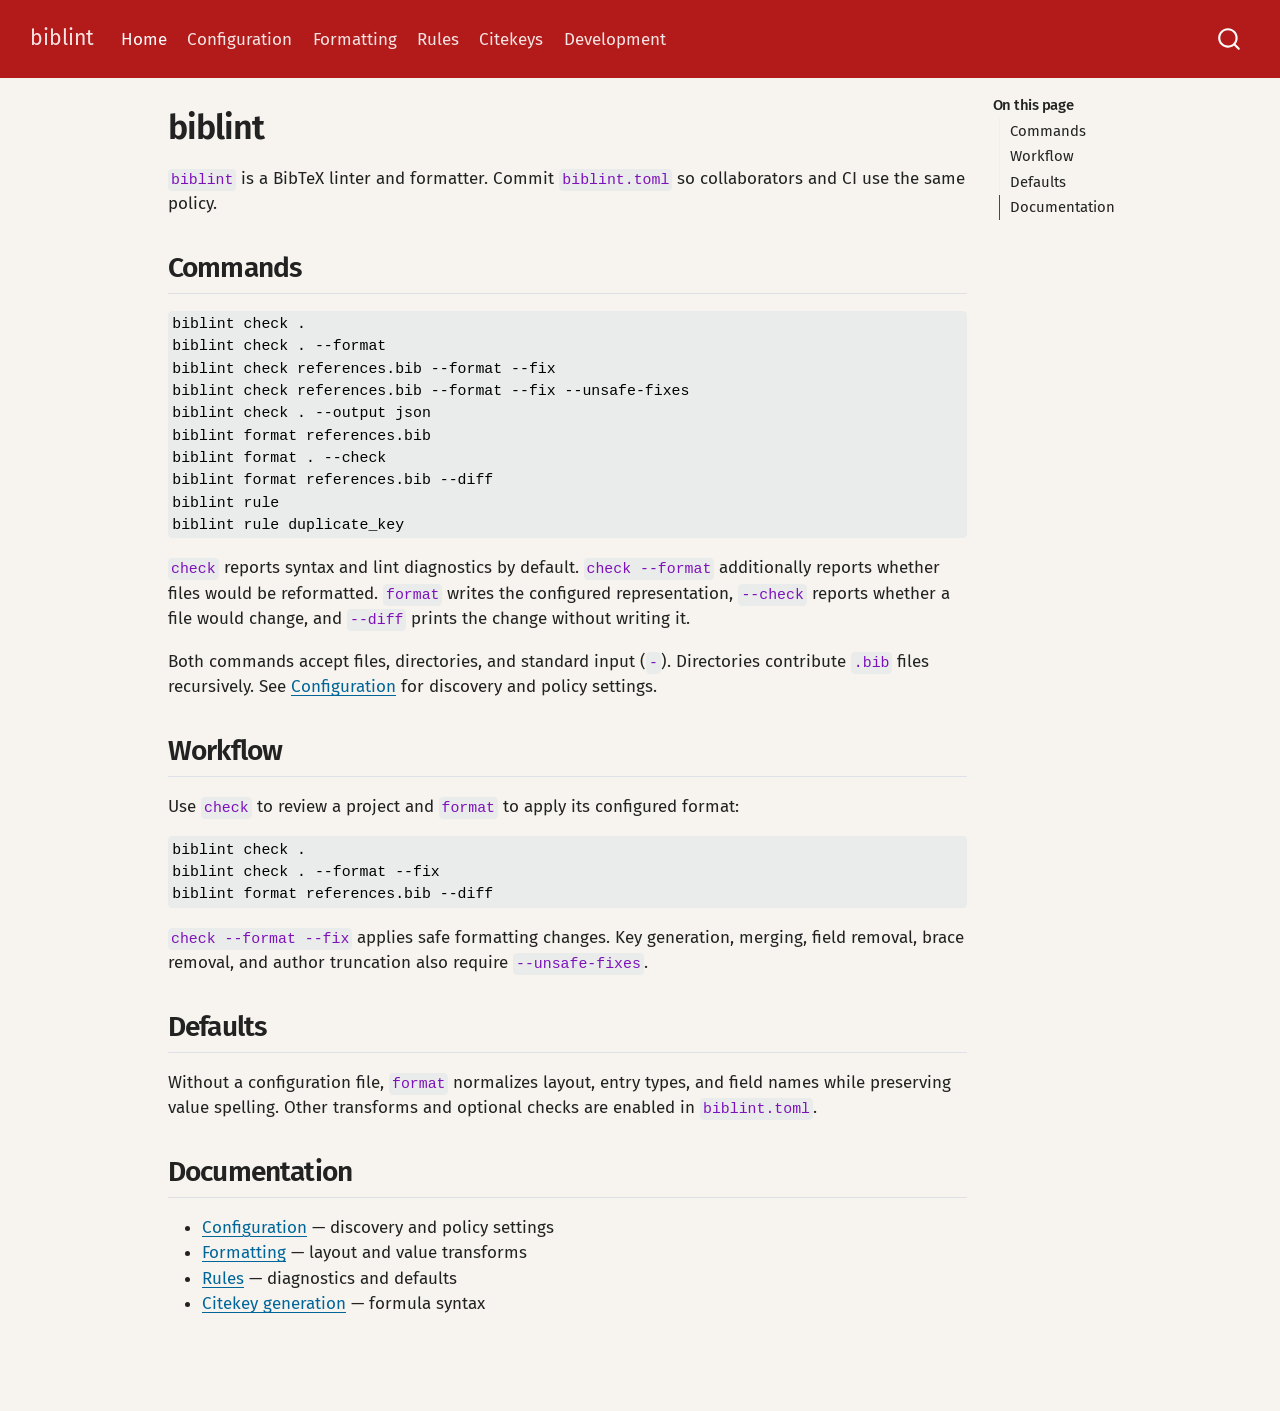
==== index.html @ 51fd47c5 "Built site for gh-pages" ====
<!DOCTYPE html>
<html xmlns="http://www.w3.org/1999/xhtml" lang="en" xml:lang="en"><head>

<meta charset="utf-8">
<meta name="generator" content="quarto-1.10.18">

<meta name="viewport" content="width=device-width, initial-scale=1.0, user-scalable=yes">


<title>biblint</title>
<style>
/* Default styles provided by pandoc.
** See https://pandoc.org/MANUAL.html#variables-for-html for config info.
*/
span.smallcaps{font-variant: small-caps;}
div.columns{display: flex; gap: 1.5em;}
div.column{flex: auto;}
@media screen {
div.columns{gap: min(4vw, 1.5em);}
div.column{overflow-x: auto;}
}
div.hanging-indent{margin-left: 1.5em; text-indent: -1.5em;}
ul.task-list{list-style: none;}
ul.task-list li input[type="checkbox"] {
  width: 0.8em;
  margin: 0 0.8em 0.2em -1em; /* quarto-specific, see https://github.com/quarto-dev/quarto-cli/issues/4556 */ 
  vertical-align: middle;
}
</style>


<script src="site_libs/quarto-nav/quarto-nav.js"></script>
<script src="site_libs/quarto-nav/headroom.min.js"></script>
<script src="site_libs/clipboard/clipboard.min.js"></script>
<script src="site_libs/quarto-search/autocomplete.umd.js"></script>
<script src="site_libs/quarto-search/fuse.min.js"></script>
<script src="site_libs/quarto-search/quarto-search.js"></script>
<meta name="quarto:offset" content="./">
<script src="site_libs/quarto-html/quarto.js" type="module"></script>
<script src="site_libs/quarto-html/tabsets/tabsets.js" type="module"></script>
<script src="site_libs/quarto-html/popper.min.js"></script>
<script src="site_libs/quarto-html/tippy.umd.min.js"></script>
<script src="site_libs/quarto-html/anchor.min.js"></script>
<link href="site_libs/quarto-html/tippy.css" rel="stylesheet">
<link href="site_libs/quarto-html/quarto-syntax-highlighting-64a204ab8560d761af7679ceaba22944.css" rel="stylesheet" id="quarto-text-highlighting-styles">
<script src="site_libs/bootstrap/bootstrap.min.js"></script>
<link href="site_libs/bootstrap/bootstrap-icons.css" rel="stylesheet">
<link href="site_libs/bootstrap/bootstrap-a6614df736c00f0cf6d67390baabe49e.min.css" rel="stylesheet" append-hash="true" id="quarto-bootstrap" data-mode="light">
<script id="quarto-search-options" type="application/json">{
  "location": "navbar",
  "copy-button": false,
  "collapse-after": 3,
  "panel-placement": "end",
  "type": "overlay",
  "limit": 50,
  "keyboard-shortcut": [
    "f",
    "/",
    "s"
  ],
  "show-item-context": false,
  "language": {
    "search-no-results-text": "No results",
    "search-matching-documents-text": "matching documents",
    "search-copy-link-title": "Copy link to search",
    "search-hide-matches-text": "Hide additional matches",
    "search-more-match-text": "more match in this document",
    "search-more-matches-text": "more matches in this document",
    "search-clear-button-title": "Clear",
    "search-text-placeholder": "",
    "search-detached-cancel-button-title": "Cancel",
    "search-submit-button-title": "Submit",
    "search-label": "Search"
  }
}</script>


</head>

<body class="nav-fixed quarto-light">

<div id="quarto-search-results"></div>
  <header id="quarto-header" class="headroom fixed-top">
    <nav class="navbar navbar-expand-lg " data-bs-theme="dark">
      <div class="navbar-container container-fluid">
      <div class="navbar-brand-container mx-auto">
    <a class="navbar-brand" href="./index.html">
    <span class="navbar-title">biblint</span>
    </a>
  </div>
            <div id="quarto-search" class="" title="Search"></div>
          <button class="navbar-toggler" type="button" data-bs-toggle="collapse" data-bs-target="#navbarCollapse" aria-controls="navbarCollapse" role="menu" aria-expanded="false" aria-label="Toggle navigation" onclick="if (window.quartoToggleHeadroom) { window.quartoToggleHeadroom(); }">
  <span class="navbar-toggler-icon"></span>
</button>
          <div class="collapse navbar-collapse" id="navbarCollapse">
            <ul class="navbar-nav navbar-nav-scroll me-auto">
  <li class="nav-item">
    <a class="nav-link active" href="./index.html" aria-current="page"> 
<span class="menu-text">Home</span></a>
  </li>  
  <li class="nav-item">
    <a class="nav-link" href="./configuration.html"> 
<span class="menu-text">Configuration</span></a>
  </li>  
  <li class="nav-item">
    <a class="nav-link" href="./formatting.html"> 
<span class="menu-text">Formatting</span></a>
  </li>  
  <li class="nav-item">
    <a class="nav-link" href="./rules.html"> 
<span class="menu-text">Rules</span></a>
  </li>  
  <li class="nav-item">
    <a class="nav-link" href="./key-generation.html"> 
<span class="menu-text">Citekeys</span></a>
  </li>  
  <li class="nav-item">
    <a class="nav-link" href="./development.html"> 
<span class="menu-text">Development</span></a>
  </li>  
</ul>
          </div> <!-- /navcollapse -->
            <div class="quarto-navbar-tools">
</div>
      </div> <!-- /container-fluid -->
    </nav>
</header>
<!-- content -->
<div id="quarto-content" class="quarto-container page-columns page-rows-contents page-layout-article page-navbar">
<!-- sidebar -->
<!-- margin-sidebar -->
    <div id="quarto-margin-sidebar" class="sidebar margin-sidebar">
        <nav id="TOC" role="doc-toc" class="toc-active">
    <h2 id="toc-title">On this page</h2>
   
  <ul>
  <li><a href="#commands" id="toc-commands" class="nav-link active" data-scroll-target="#commands">Commands</a></li>
  <li><a href="#workflow" id="toc-workflow" class="nav-link" data-scroll-target="#workflow">Workflow</a></li>
  <li><a href="#defaults" id="toc-defaults" class="nav-link" data-scroll-target="#defaults">Defaults</a></li>
  <li><a href="#documentation" id="toc-documentation" class="nav-link" data-scroll-target="#documentation">Documentation</a></li>
  </ul>
</nav>
    </div>
<!-- main -->
<main class="content" id="quarto-document-content">

<header id="title-block-header" class="quarto-title-block default">
<div class="quarto-title">
<h1 class="title">biblint</h1>
</div>



<div class="quarto-title-meta">

    
  
    
  </div>
  


</header>


<p><code>biblint</code> is a BibTeX linter and formatter. Commit <code>biblint.toml</code> so collaborators and CI use the same policy.</p>
<section id="commands" class="level2">
<h2 class="anchored" data-anchor-id="commands">Commands</h2>
<pre class="console"><code>biblint check .
biblint check . --format
biblint check references.bib --format --fix
biblint check references.bib --format --fix --unsafe-fixes
biblint check . --output json
biblint format references.bib
biblint format . --check
biblint format references.bib --diff
biblint rule
biblint rule duplicate_key</code></pre>
<p><code>check</code> reports syntax and lint diagnostics by default. <code>check --format</code> additionally reports whether files would be reformatted. <code>format</code> writes the configured representation, <code>--check</code> reports whether a file would change, and <code>--diff</code> prints the change without writing it.</p>
<p>Both commands accept files, directories, and standard input (<code>-</code>). Directories contribute <code>.bib</code> files recursively. See <a href="./configuration.html">Configuration</a> for discovery and policy settings.</p>
</section>
<section id="workflow" class="level2">
<h2 class="anchored" data-anchor-id="workflow">Workflow</h2>
<p>Use <code>check</code> to review a project and <code>format</code> to apply its configured format:</p>
<pre class="console"><code>biblint check .
biblint check . --format --fix
biblint format references.bib --diff</code></pre>
<p><code>check --format --fix</code> applies safe formatting changes. Key generation, merging, field removal, brace removal, and author truncation also require <code>--unsafe-fixes</code>.</p>
</section>
<section id="defaults" class="level2">
<h2 class="anchored" data-anchor-id="defaults">Defaults</h2>
<p>Without a configuration file, <code>format</code> normalizes layout, entry types, and field names while preserving value spelling. Other transforms and optional checks are enabled in <code>biblint.toml</code>.</p>
</section>
<section id="documentation" class="level2">
<h2 class="anchored" data-anchor-id="documentation">Documentation</h2>
<ul>
<li><a href="./configuration.html">Configuration</a> — discovery and policy settings</li>
<li><a href="./formatting.html">Formatting</a> — layout and value transforms</li>
<li><a href="./rules.html">Rules</a> — diagnostics and defaults</li>
<li><a href="./key-generation.html">Citekey generation</a> — formula syntax</li>
</ul>


</section>

</main> <!-- /main -->
<script id="quarto-html-after-body" type="application/javascript">
  window.document.addEventListener("DOMContentLoaded", function (event) {
    const icon = "";
    const anchorJS = new window.AnchorJS();
    anchorJS.options = {
      placement: 'right',
      icon: icon
    };
    anchorJS.add('.anchored');
    const isCodeAnnotation = (el) => {
      for (const clz of el.classList) {
        if (clz.startsWith('code-annotation-')) {                     
          return true;
        }
      }
      return false;
    }
    const onCopySuccess = function(e) {
      // button target
      const button = e.trigger;
      // don't keep focus
      button.blur();
      // flash "checked"
      button.classList.add('code-copy-button-checked');
      var currentTitle = button.getAttribute("title");
      button.setAttribute("title", "Copied!");
      let tooltip;
      if (window.bootstrap) {
        button.setAttribute("data-bs-toggle", "tooltip");
        button.setAttribute("data-bs-placement", "left");
        button.setAttribute("data-bs-title", "Copied!");
        tooltip = new bootstrap.Tooltip(button, 
          { trigger: "manual", 
            customClass: "code-copy-button-tooltip",
            offset: [0, -8]});
        tooltip.show();    
      }
      setTimeout(function() {
        if (tooltip) {
          tooltip.hide();
          button.removeAttribute("data-bs-title");
          button.removeAttribute("data-bs-toggle");
          button.removeAttribute("data-bs-placement");
        }
        button.setAttribute("title", currentTitle);
        button.classList.remove('code-copy-button-checked');
      }, 1000);
      // clear code selection
      e.clearSelection();
    }
    const getTextToCopy = function(trigger) {
      const outerScaffold = trigger.parentElement.cloneNode(true);
      const codeEl = outerScaffold.querySelector('code');
      for (const childEl of codeEl.children) {
        if (isCodeAnnotation(childEl)) {
          childEl.remove();
        }
      }
      return codeEl.innerText;
    }
    const clipboard = new window.ClipboardJS('.code-copy-button:not([data-in-quarto-modal])', {
      text: getTextToCopy
    });
    clipboard.on('success', onCopySuccess);
    if (window.document.getElementById('quarto-embedded-source-code-modal')) {
      const clipboardModal = new window.ClipboardJS('.code-copy-button[data-in-quarto-modal]', {
        text: getTextToCopy,
        container: window.document.getElementById('quarto-embedded-source-code-modal')
      });
      clipboardModal.on('success', onCopySuccess);
    }
      var localhostRegex = new RegExp(/^(?:http|https):\/\/localhost\:?[0-9]*\//);
      var mailtoRegex = new RegExp(/^mailto:/);
        var filterRegex = new RegExp('/' + window.location.host + '/');
      var isInternal = (href) => {
          return filterRegex.test(href) || localhostRegex.test(href) || mailtoRegex.test(href);
      }
      // Inspect non-navigation links and adorn them if external
     var links = window.document.querySelectorAll('a[href]:not(.nav-link):not(.navbar-brand):not(.toc-action):not(.sidebar-link):not(.sidebar-item-toggle):not(.pagination-link):not(.no-external):not([aria-hidden]):not(.dropdown-item):not(.quarto-navigation-tool):not(.about-link)');
      for (var i=0; i<links.length; i++) {
        const link = links[i];
        if (!isInternal(link.href)) {
          // undo the damage that might have been done by quarto-nav.js in the case of
          // links that we want to consider external
          if (link.dataset.originalHref !== undefined) {
            link.href = link.dataset.originalHref;
          }
        }
      }
    function tippyHover(el, contentFn, onTriggerFn, onUntriggerFn) {
      const config = {
        allowHTML: true,
        maxWidth: 500,
        delay: 100,
        arrow: false,
        appendTo: function(el) {
            return el.parentElement;
        },
        interactive: true,
        interactiveBorder: 10,
        theme: 'quarto',
        placement: 'bottom-start',
      };
      if (contentFn) {
        config.content = contentFn;
      }
      if (onTriggerFn) {
        config.onTrigger = onTriggerFn;
      }
      if (onUntriggerFn) {
        config.onUntrigger = onUntriggerFn;
      }
      window.tippy(el, config); 
    }
    const noterefs = window.document.querySelectorAll('a[role="doc-noteref"]');
    for (var i=0; i<noterefs.length; i++) {
      const ref = noterefs[i];
      tippyHover(ref, function() {
        // use id or data attribute instead here
        let href = ref.getAttribute('data-footnote-href') || ref.getAttribute('href');
        try { href = new URL(href).hash; } catch {}
        const id = href.replace(/^#\/?/, "");
        const note = window.document.getElementById(id);
        if (note) {
          return note.innerHTML;
        } else {
          return "";
        }
      });
    }
    const xrefs = window.document.querySelectorAll('a.quarto-xref');
    const processXRef = (id, note) => {
      // Strip column container classes
      const stripColumnClz = (el) => {
        el.classList.remove("page-full", "page-columns");
        if (el.children) {
          for (const child of el.children) {
            stripColumnClz(child);
          }
        }
      }
      stripColumnClz(note)
      if (id === null || id.startsWith('sec-')) {
        // Special case sections, only their first couple elements
        const container = document.createElement("div");
        if (note.children && note.children.length > 2) {
          container.appendChild(note.children[0].cloneNode(true));
          for (let i = 1; i < note.children.length; i++) {
            const child = note.children[i];
            if (child.tagName === "P" && child.innerText === "") {
              continue;
            } else {
              container.appendChild(child.cloneNode(true));
              break;
            }
          }
          if (window.Quarto?.typesetMath) {
            window.Quarto.typesetMath(container);
          }
          return container.innerHTML
        } else {
          if (window.Quarto?.typesetMath) {
            window.Quarto.typesetMath(note);
          }
          return note.innerHTML;
        }
      } else {
        // Remove any anchor links if they are present
        const anchorLink = note.querySelector('a.anchorjs-link');
        if (anchorLink) {
          anchorLink.remove();
        }
        if (window.Quarto?.typesetMath) {
          window.Quarto.typesetMath(note);
        }
        if (note.classList.contains("callout")) {
          return note.outerHTML;
        } else {
          return note.innerHTML;
        }
      }
    }
    for (var i=0; i<xrefs.length; i++) {
      const xref = xrefs[i];
      tippyHover(xref, undefined, function(instance) {
        instance.disable();
        let url = xref.getAttribute('href');
        let hash = undefined; 
        if (url.startsWith('#')) {
          hash = url;
        } else {
          try { hash = new URL(url).hash; } catch {}
        }
        if (hash) {
          const id = hash.replace(/^#\/?/, "");
          const note = window.document.getElementById(id);
          if (note !== null) {
            try {
              const html = processXRef(id, note.cloneNode(true));
              instance.setContent(html);
            } finally {
              instance.enable();
              instance.show();
            }
          } else {
            // See if we can fetch this
            fetch(url.split('#')[0])
            .then(res => res.text())
            .then(html => {
              const parser = new DOMParser();
              const htmlDoc = parser.parseFromString(html, "text/html");
              const note = htmlDoc.getElementById(id);
              if (note !== null) {
                const html = processXRef(id, note);
                instance.setContent(html);
              } 
            }).finally(() => {
              instance.enable();
              instance.show();
            });
          }
        } else {
          // See if we can fetch a full url (with no hash to target)
          // This is a special case and we should probably do some content thinning / targeting
          fetch(url)
          .then(res => res.text())
          .then(html => {
            const parser = new DOMParser();
            const htmlDoc = parser.parseFromString(html, "text/html");
            const note = htmlDoc.querySelector('main.content');
            if (note !== null) {
              // This should only happen for chapter cross references
              // (since there is no id in the URL)
              // remove the first header
              if (note.children.length > 0 && note.children[0].tagName === "HEADER") {
                note.children[0].remove();
              }
              const html = processXRef(null, note);
              instance.setContent(html);
            } 
          }).finally(() => {
            instance.enable();
            instance.show();
          });
        }
      }, function(instance) {
      });
    }
        let selectedAnnoteEl;
        const selectorForAnnotation = ( cell, annotation) => {
          let cellAttr = 'data-code-cell="' + cell + '"';
          let lineAttr = 'data-code-annotation="' +  annotation + '"';
          const selector = 'span[' + cellAttr + '][' + lineAttr + ']';
          return selector;
        }
        const selectCodeLines = (annoteEl) => {
          const doc = window.document;
          const targetCell = annoteEl.getAttribute("data-target-cell");
          const targetAnnotation = annoteEl.getAttribute("data-target-annotation");
          const annoteSpan = window.document.querySelector(selectorForAnnotation(targetCell, targetAnnotation));
          const lines = annoteSpan.getAttribute("data-code-lines").split(",");
          const lineIds = lines.map((line) => {
            return targetCell + "-" + line;
          })
          let top = null;
          let height = null;
          let parent = null;
          if (lineIds.length > 0) {
              //compute the position of the single el (top and bottom and make a div)
              const el = window.document.getElementById(lineIds[0]);
              top = el.offsetTop;
              height = el.offsetHeight;
              parent = el.parentElement.parentElement;
            if (lineIds.length > 1) {
              const lastEl = window.document.getElementById(lineIds[lineIds.length - 1]);
              const bottom = lastEl.offsetTop + lastEl.offsetHeight;
              height = bottom - top;
            }
            if (top !== null && height !== null && parent !== null) {
              // cook up a div (if necessary) and position it 
              let div = window.document.getElementById("code-annotation-line-highlight");
              if (div === null) {
                div = window.document.createElement("div");
                div.setAttribute("id", "code-annotation-line-highlight");
                div.style.position = 'absolute';
                parent.appendChild(div);
              }
              div.style.top = top - 2 + "px";
              div.style.height = height + 4 + "px";
              div.style.left = 0;
              let gutterDiv = window.document.getElementById("code-annotation-line-highlight-gutter");
              if (gutterDiv === null) {
                gutterDiv = window.document.createElement("div");
                gutterDiv.setAttribute("id", "code-annotation-line-highlight-gutter");
                gutterDiv.style.position = 'absolute';
                const codeCell = window.document.getElementById(targetCell);
                const gutter = codeCell.querySelector('.code-annotation-gutter');
                gutter.appendChild(gutterDiv);
              }
              gutterDiv.style.top = top - 2 + "px";
              gutterDiv.style.height = height + 4 + "px";
            }
            selectedAnnoteEl = annoteEl;
          }
        };
        const unselectCodeLines = () => {
          const elementsIds = ["code-annotation-line-highlight", "code-annotation-line-highlight-gutter"];
          elementsIds.forEach((elId) => {
            const div = window.document.getElementById(elId);
            if (div) {
              div.remove();
            }
          });
          selectedAnnoteEl = undefined;
        };
          // Handle positioning of the toggle
      window.addEventListener(
        "resize",
        throttle(() => {
          elRect = undefined;
          if (selectedAnnoteEl) {
            selectCodeLines(selectedAnnoteEl);
          }
        }, 10)
      );
      function throttle(fn, ms) {
      let throttle = false;
      let timer;
        return (...args) => {
          if(!throttle) { // first call gets through
              fn.apply(this, args);
              throttle = true;
          } else { // all the others get throttled
              if(timer) clearTimeout(timer); // cancel #2
              timer = setTimeout(() => {
                fn.apply(this, args);
                timer = throttle = false;
              }, ms);
          }
        };
      }
        // Attach click handler to the DT
        const annoteDls = window.document.querySelectorAll('dt[data-target-cell]');
        for (const annoteDlNode of annoteDls) {
          annoteDlNode.addEventListener('click', (event) => {
            const clickedEl = event.target;
            if (clickedEl !== selectedAnnoteEl) {
              unselectCodeLines();
              const activeEl = window.document.querySelector('dt[data-target-cell].code-annotation-active');
              if (activeEl) {
                activeEl.classList.remove('code-annotation-active');
              }
              selectCodeLines(clickedEl);
              clickedEl.classList.add('code-annotation-active');
            } else {
              // Unselect the line
              unselectCodeLines();
              clickedEl.classList.remove('code-annotation-active');
            }
          });
        }
    const findCites = (el) => {
      const parentEl = el.parentElement;
      if (parentEl) {
        const cites = parentEl.dataset.cites;
        if (cites) {
          return {
            el,
            cites: cites.split(' ')
          };
        } else {
          return findCites(el.parentElement)
        }
      } else {
        return undefined;
      }
    };
    var bibliorefs = window.document.querySelectorAll('a[role="doc-biblioref"]');
    for (var i=0; i<bibliorefs.length; i++) {
      const ref = bibliorefs[i];
      const citeInfo = findCites(ref);
      if (citeInfo) {
        tippyHover(citeInfo.el, function() {
          var popup = window.document.createElement('div');
          citeInfo.cites.forEach(function(cite) {
            var citeDiv = window.document.createElement('div');
            citeDiv.classList.add('hanging-indent');
            citeDiv.classList.add('csl-entry');
            var biblioDiv = window.document.getElementById('ref-' + cite);
            if (biblioDiv) {
              citeDiv.innerHTML = biblioDiv.innerHTML;
            }
            popup.appendChild(citeDiv);
          });
          return popup.innerHTML;
        });
      }
    }
  });
  </script>
</div> <!-- /content -->




</body></html>
---- site_libs/quarto-html/tippy.css ----
.tippy-box[data-animation=fade][data-state=hidden]{opacity:0}[data-tippy-root]{max-width:calc(100vw - 10px)}.tippy-box{position:relative;background-color:#333;color:#fff;border-radius:4px;font-size:14px;line-height:1.4;white-space:normal;outline:0;transition-property:transform,visibility,opacity}.tippy-box[data-placement^=top]>.tippy-arrow{bottom:0}.tippy-box[data-placement^=top]>.tippy-arrow:before{bottom:-7px;left:0;border-width:8px 8px 0;border-top-color:initial;transform-origin:center top}.tippy-box[data-placement^=bottom]>.tippy-arrow{top:0}.tippy-box[data-placement^=bottom]>.tippy-arrow:before{top:-7px;left:0;border-width:0 8px 8px;border-bottom-color:initial;transform-origin:center bottom}.tippy-box[data-placement^=left]>.tippy-arrow{right:0}.tippy-box[data-placement^=left]>.tippy-arrow:before{border-width:8px 0 8px 8px;border-left-color:initial;right:-7px;transform-origin:center left}.tippy-box[data-placement^=right]>.tippy-arrow{left:0}.tippy-box[data-placement^=right]>.tippy-arrow:before{left:-7px;border-width:8px 8px 8px 0;border-right-color:initial;transform-origin:center right}.tippy-box[data-inertia][data-state=visible]{transition-timing-function:cubic-bezier(.54,1.5,.38,1.11)}.tippy-arrow{width:16px;height:16px;color:#333}.tippy-arrow:before{content:"";position:absolute;border-color:transparent;border-style:solid}.tippy-content{position:relative;padding:5px 9px;z-index:1}
---- site_libs/quarto-html/quarto-syntax-highlighting-64a204ab8560d761af7679ceaba22944.css ----
/* quarto syntax highlight colors */
:root {
  --quarto-hl-ot-color: #003B4F;
  --quarto-hl-at-color: #657422;
  --quarto-hl-ss-color: #20794D;
  --quarto-hl-an-color: #5E5E5E;
  --quarto-hl-fu-color: #4758AB;
  --quarto-hl-st-color: #20794D;
  --quarto-hl-cf-color: #003B4F;
  --quarto-hl-op-color: #5E5E5E;
  --quarto-hl-er-color: #AD0000;
  --quarto-hl-bn-color: #AD0000;
  --quarto-hl-al-color: #AD0000;
  --quarto-hl-va-color: #111111;
  --quarto-hl-bu-color: inherit;
  --quarto-hl-ex-color: inherit;
  --quarto-hl-pp-color: #AD0000;
  --quarto-hl-in-color: #5E5E5E;
  --quarto-hl-vs-color: #20794D;
  --quarto-hl-wa-color: #5E5E5E;
  --quarto-hl-do-color: #5E5E5E;
  --quarto-hl-im-color: #00769E;
  --quarto-hl-ch-color: #20794D;
  --quarto-hl-dt-color: #AD0000;
  --quarto-hl-fl-color: #AD0000;
  --quarto-hl-co-color: #5E5E5E;
  --quarto-hl-cv-color: #5E5E5E;
  --quarto-hl-cn-color: #8f5902;
  --quarto-hl-sc-color: #5E5E5E;
  --quarto-hl-dv-color: #AD0000;
  --quarto-hl-kw-color: #003B4F;
}

/* other quarto variables */
:root {
  --quarto-font-monospace: SFMono-Regular, Menlo, Monaco, Consolas, "Liberation Mono", "Courier New", monospace;
}

/* syntax highlight based on Pandoc's rules */
pre > code.sourceCode > span {
  color: #003B4F;
}

code.sourceCode > span {
  color: #003B4F;
}

div.sourceCode,
div.sourceCode pre.sourceCode {
  color: #003B4F;
}

/* Normal */
code span {
  color: #003B4F;
}

/* Alert */
code span.al {
  color: #AD0000;
  font-style: inherit;
}

/* Annotation */
code span.an {
  color: #5E5E5E;
  font-style: inherit;
}

/* Attribute */
code span.at {
  color: #657422;
  font-style: inherit;
}

/* BaseN */
code span.bn {
  color: #AD0000;
  font-style: inherit;
}

/* BuiltIn */
code span.bu {
  font-style: inherit;
}

/* ControlFlow */
code span.cf {
  color: #003B4F;
  font-weight: bold;
  font-style: inherit;
}

/* Char */
code span.ch {
  color: #20794D;
  font-style: inherit;
}

/* Constant */
code span.cn {
  color: #8f5902;
  font-style: inherit;
}

/* Comment */
code span.co {
  color: #5E5E5E;
  font-style: inherit;
}

/* CommentVar */
code span.cv {
  color: #5E5E5E;
  font-style: italic;
}

/* Documentation */
code span.do {
  color: #5E5E5E;
  font-style: italic;
}

/* DataType */
code span.dt {
  color: #AD0000;
  font-style: inherit;
}

/* DecVal */
code span.dv {
  color: #AD0000;
  font-style: inherit;
}

/* Error */
code span.er {
  color: #AD0000;
  font-style: inherit;
}

/* Extension */
code span.ex {
  font-style: inherit;
}

/* Float */
code span.fl {
  color: #AD0000;
  font-style: inherit;
}

/* Function */
code span.fu {
  color: #4758AB;
  font-style: inherit;
}

/* Import */
code span.im {
  color: #00769E;
  font-style: inherit;
}

/* Information */
code span.in {
  color: #5E5E5E;
  font-style: inherit;
}

/* Keyword */
code span.kw {
  color: #003B4F;
  font-weight: bold;
  font-style: inherit;
}

/* Operator */
code span.op {
  color: #5E5E5E;
  font-style: inherit;
}

/* Other */
code span.ot {
  color: #003B4F;
  font-style: inherit;
}

/* Preprocessor */
code span.pp {
  color: #AD0000;
  font-style: inherit;
}

/* SpecialChar */
code span.sc {
  color: #5E5E5E;
  font-style: inherit;
}

/* SpecialString */
code span.ss {
  color: #20794D;
  font-style: inherit;
}

/* String */
code span.st {
  color: #20794D;
  font-style: inherit;
}

/* Variable */
code span.va {
  color: #111111;
  font-style: inherit;
}

/* VerbatimString */
code span.vs {
  color: #20794D;
  font-style: inherit;
}

/* Warning */
code span.wa {
  color: #5E5E5E;
  font-style: italic;
}

.prevent-inlining {
  content: "</";
}

/*# sourceMappingURL=9d8d5bb603a83b8298b89080a598c93b.css.map */
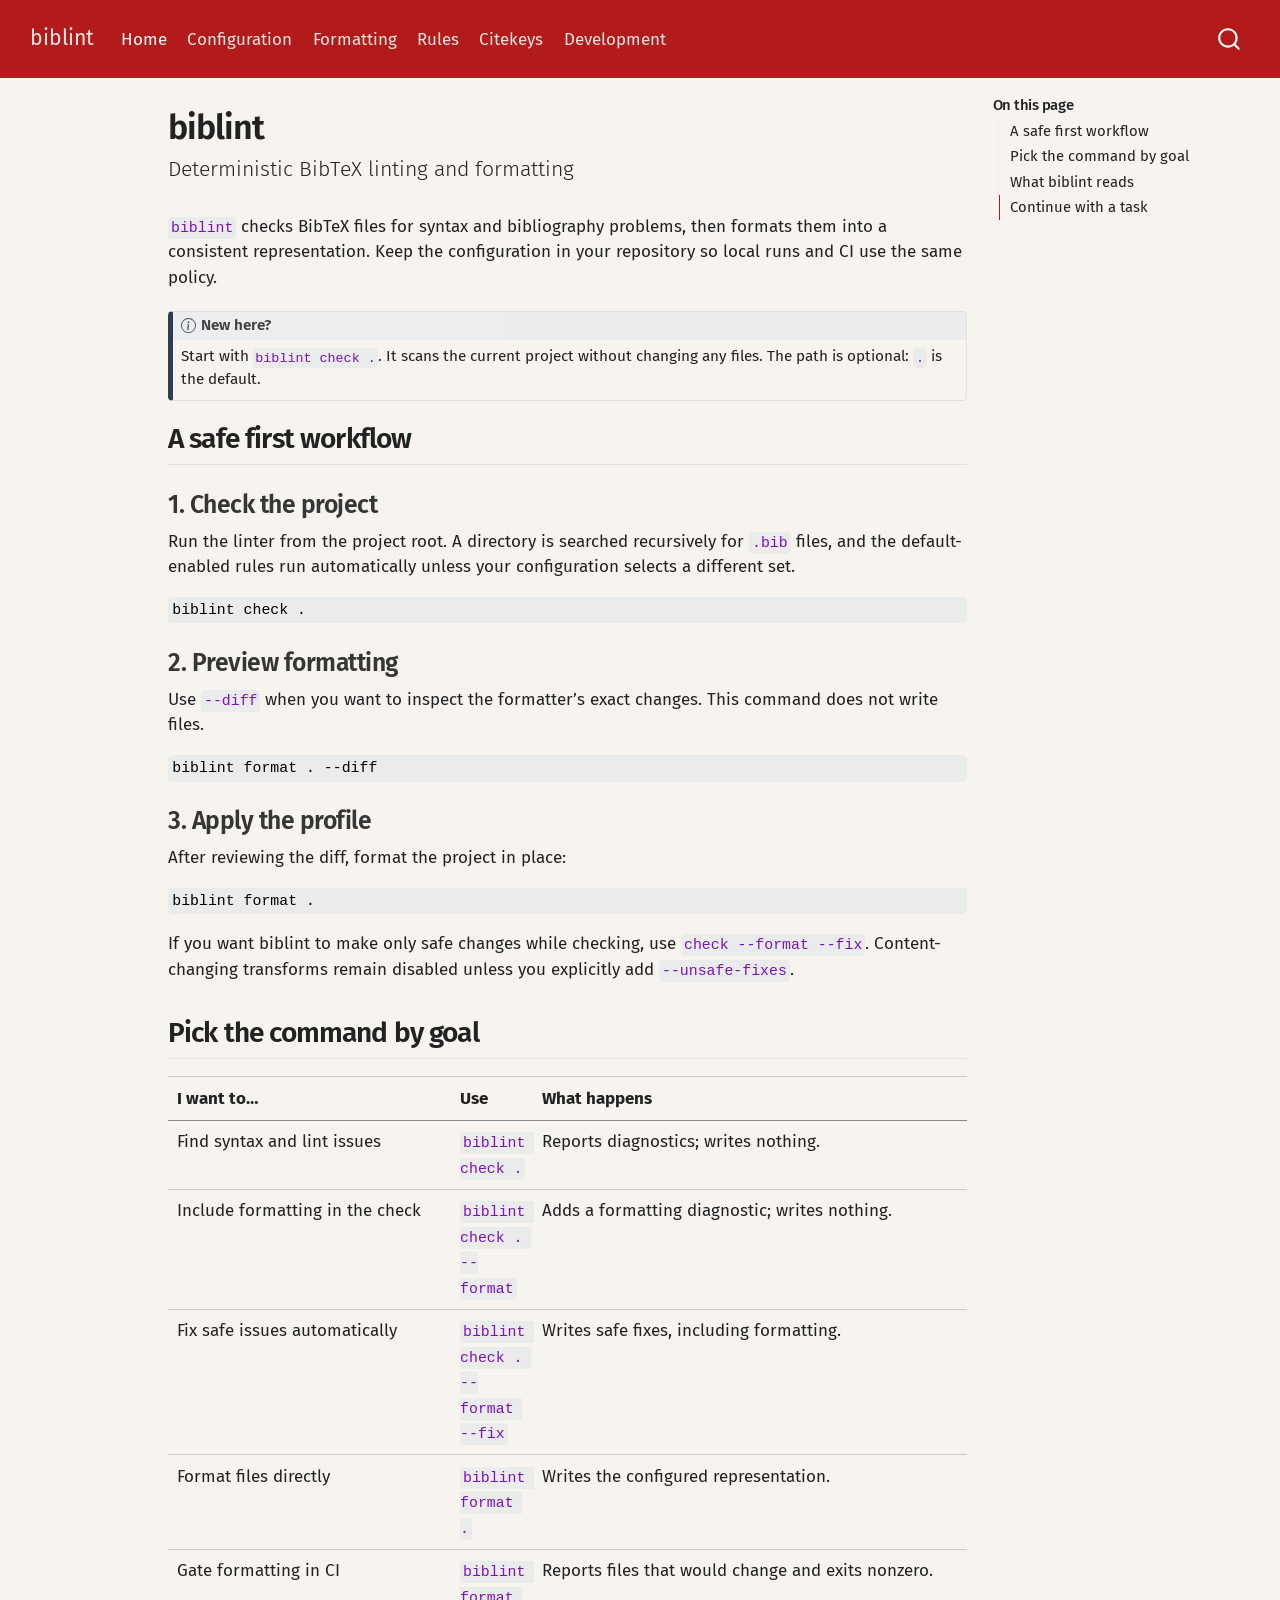
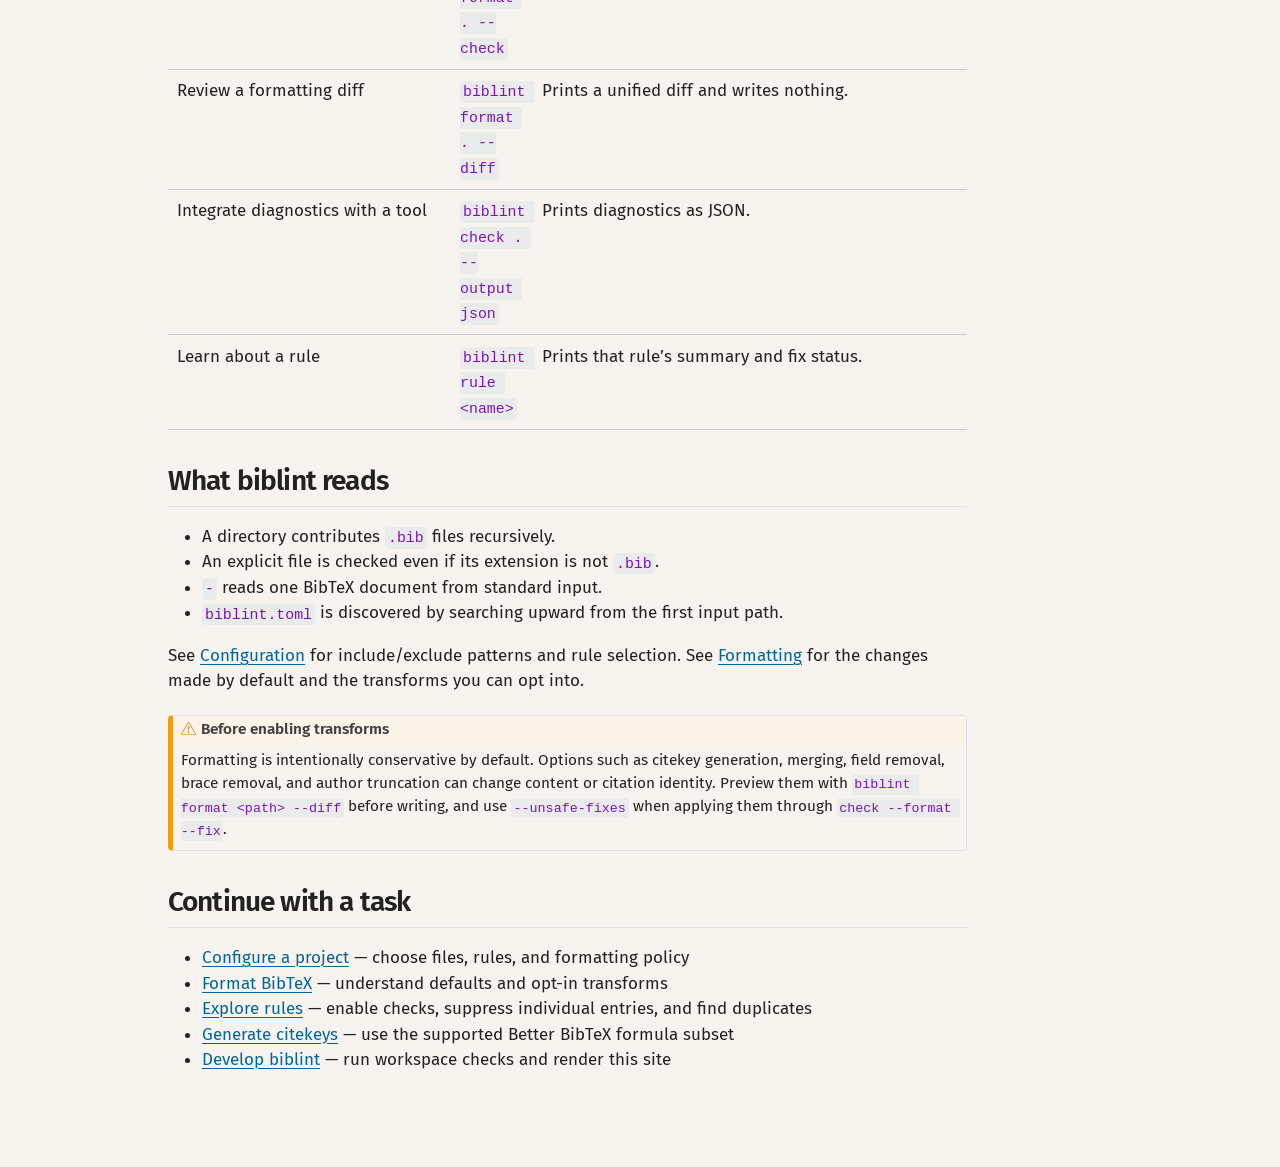
==== commit 1f7733df: "Built site for gh-pages" ====
--- a/index.html
+++ b/index.html
@@ -45,7 +45,7 @@
 <link href="site_libs/quarto-html/quarto-syntax-highlighting-64a204ab8560d761af7679ceaba22944.css" rel="stylesheet" id="quarto-text-highlighting-styles">
 <script src="site_libs/bootstrap/bootstrap.min.js"></script>
 <link href="site_libs/bootstrap/bootstrap-icons.css" rel="stylesheet">
-<link href="site_libs/bootstrap/bootstrap-a6614df736c00f0cf6d67390baabe49e.min.css" rel="stylesheet" append-hash="true" id="quarto-bootstrap" data-mode="light">
+<link href="site_libs/bootstrap/bootstrap-cb66fc8ae7c4341af3ca04526f303d37.min.css" rel="stylesheet" append-hash="true" id="quarto-bootstrap" data-mode="light">
 <script id="quarto-search-options" type="application/json">{
   "location": "navbar",
   "copy-button": false,
@@ -134,10 +134,15 @@
     <h2 id="toc-title">On this page</h2>
    
   <ul>
-  <li><a href="#commands" id="toc-commands" class="nav-link active" data-scroll-target="#commands">Commands</a></li>
-  <li><a href="#workflow" id="toc-workflow" class="nav-link" data-scroll-target="#workflow">Workflow</a></li>
-  <li><a href="#defaults" id="toc-defaults" class="nav-link" data-scroll-target="#defaults">Defaults</a></li>
-  <li><a href="#documentation" id="toc-documentation" class="nav-link" data-scroll-target="#documentation">Documentation</a></li>
+  <li><a href="#a-safe-first-workflow" id="toc-a-safe-first-workflow" class="nav-link active" data-scroll-target="#a-safe-first-workflow">A safe first workflow</a>
+  <ul class="collapse">
+  <li><a href="#check-the-project" id="toc-check-the-project" class="nav-link" data-scroll-target="#check-the-project">1. Check the project</a></li>
+  <li><a href="#preview-formatting" id="toc-preview-formatting" class="nav-link" data-scroll-target="#preview-formatting">2. Preview formatting</a></li>
+  <li><a href="#apply-the-profile" id="toc-apply-the-profile" class="nav-link" data-scroll-target="#apply-the-profile">3. Apply the profile</a></li>
+  </ul></li>
+  <li><a href="#pick-the-command-by-goal" id="toc-pick-the-command-by-goal" class="nav-link" data-scroll-target="#pick-the-command-by-goal">Pick the command by goal</a></li>
+  <li><a href="#what-biblint-reads" id="toc-what-biblint-reads" class="nav-link" data-scroll-target="#what-biblint-reads">What biblint reads</a></li>
+  <li><a href="#continue-with-a-task" id="toc-continue-with-a-task" class="nav-link" data-scroll-target="#continue-with-a-task">Continue with a task</a></li>
   </ul>
 </nav>
     </div>
@@ -147,6 +152,7 @@
 <header id="title-block-header" class="quarto-title-block default">
 <div class="quarto-title">
 <h1 class="title">biblint</h1>
+<p class="subtitle lead">Deterministic BibTeX linting and formatting</p>
 </div>
 
 
@@ -163,41 +169,129 @@
 </header>
 
 
-<p><code>biblint</code> is a BibTeX linter and formatter. Commit <code>biblint.toml</code> so collaborators and CI use the same policy.</p>
-<section id="commands" class="level2">
-<h2 class="anchored" data-anchor-id="commands">Commands</h2>
-<pre class="console"><code>biblint check .
-biblint check . --format
-biblint check references.bib --format --fix
-biblint check references.bib --format --fix --unsafe-fixes
-biblint check . --output json
-biblint format references.bib
-biblint format . --check
-biblint format references.bib --diff
-biblint rule
-biblint rule duplicate_key</code></pre>
-<p><code>check</code> reports syntax and lint diagnostics by default. <code>check --format</code> additionally reports whether files would be reformatted. <code>format</code> writes the configured representation, <code>--check</code> reports whether a file would change, and <code>--diff</code> prints the change without writing it.</p>
-<p>Both commands accept files, directories, and standard input (<code>-</code>). Directories contribute <code>.bib</code> files recursively. See <a href="./configuration.html">Configuration</a> for discovery and policy settings.</p>
+<p><code>biblint</code> checks BibTeX files for syntax and bibliography problems, then formats them into a consistent representation. Keep the configuration in your repository so local runs and CI use the same policy.</p>
+<div class="callout callout-style-default callout-note callout-titled">
+<div class="callout-header d-flex align-content-center">
+<div class="callout-icon-container">
+<i class="callout-icon"></i>
+</div>
+<div class="callout-title-container flex-fill">
+<span class="screen-reader-only">Note</span>New here?
+</div>
+</div>
+<div class="callout-body-container callout-body">
+<p>Start with <code>biblint check .</code>. It scans the current project without changing any files. The path is optional: <code>.</code> is the default.</p>
+</div>
+</div>
+<section id="a-safe-first-workflow" class="level2">
+<h2 class="anchored" data-anchor-id="a-safe-first-workflow">A safe first workflow</h2>
+<section id="check-the-project" class="level3">
+<h3 class="anchored" data-anchor-id="check-the-project">1. Check the project</h3>
+<p>Run the linter from the project root. A directory is searched recursively for <code>.bib</code> files, and the default-enabled rules run automatically unless your configuration selects a different set.</p>
+<pre class="console"><code>biblint check .</code></pre>
 </section>
-<section id="workflow" class="level2">
-<h2 class="anchored" data-anchor-id="workflow">Workflow</h2>
-<p>Use <code>check</code> to review a project and <code>format</code> to apply its configured format:</p>
-<pre class="console"><code>biblint check .
-biblint check . --format --fix
-biblint format references.bib --diff</code></pre>
-<p><code>check --format --fix</code> applies safe formatting changes. Key generation, merging, field removal, brace removal, and author truncation also require <code>--unsafe-fixes</code>.</p>
+<section id="preview-formatting" class="level3">
+<h3 class="anchored" data-anchor-id="preview-formatting">2. Preview formatting</h3>
+<p>Use <code>--diff</code> when you want to inspect the formatter’s exact changes. This command does not write files.</p>
+<pre class="console"><code>biblint format . --diff</code></pre>
 </section>
-<section id="defaults" class="level2">
-<h2 class="anchored" data-anchor-id="defaults">Defaults</h2>
-<p>Without a configuration file, <code>format</code> normalizes layout, entry types, and field names while preserving value spelling. Other transforms and optional checks are enabled in <code>biblint.toml</code>.</p>
+<section id="apply-the-profile" class="level3">
+<h3 class="anchored" data-anchor-id="apply-the-profile">3. Apply the profile</h3>
+<p>After reviewing the diff, format the project in place:</p>
+<pre class="console"><code>biblint format .</code></pre>
+<p>If you want biblint to make only safe changes while checking, use <code>check --format --fix</code>. Content-changing transforms remain disabled unless you explicitly add <code>--unsafe-fixes</code>.</p>
 </section>
-<section id="documentation" class="level2">
-<h2 class="anchored" data-anchor-id="documentation">Documentation</h2>
+</section>
+<section id="pick-the-command-by-goal" class="level2">
+<h2 class="anchored" data-anchor-id="pick-the-command-by-goal">Pick the command by goal</h2>
+<table class="caption-top table">
+<colgroup>
+<col style="width: 37%">
+<col style="width: 4%">
+<col style="width: 57%">
+</colgroup>
+<thead>
+<tr class="header">
+<th>I want to…</th>
+<th>Use</th>
+<th>What happens</th>
+</tr>
+</thead>
+<tbody>
+<tr class="odd">
+<td>Find syntax and lint issues</td>
+<td><code>biblint check .</code></td>
+<td>Reports diagnostics; writes nothing.</td>
+</tr>
+<tr class="even">
+<td>Include formatting in the check</td>
+<td><code>biblint check . --format</code></td>
+<td>Adds a formatting diagnostic; writes nothing.</td>
+</tr>
+<tr class="odd">
+<td>Fix safe issues automatically</td>
+<td><code>biblint check . --format --fix</code></td>
+<td>Writes safe fixes, including formatting.</td>
+</tr>
+<tr class="even">
+<td>Format files directly</td>
+<td><code>biblint format .</code></td>
+<td>Writes the configured representation.</td>
+</tr>
+<tr class="odd">
+<td>Gate formatting in CI</td>
+<td><code>biblint format . --check</code></td>
+<td>Reports files that would change and exits nonzero.</td>
+</tr>
+<tr class="even">
+<td>Review a formatting diff</td>
+<td><code>biblint format . --diff</code></td>
+<td>Prints a unified diff and writes nothing.</td>
+</tr>
+<tr class="odd">
+<td>Integrate diagnostics with a tool</td>
+<td><code>biblint check . --output json</code></td>
+<td>Prints diagnostics as JSON.</td>
+</tr>
+<tr class="even">
+<td>Learn about a rule</td>
+<td><code>biblint rule &lt;name&gt;</code></td>
+<td>Prints that rule’s summary and fix status.</td>
+</tr>
+</tbody>
+</table>
+</section>
+<section id="what-biblint-reads" class="level2">
+<h2 class="anchored" data-anchor-id="what-biblint-reads">What biblint reads</h2>
 <ul>
-<li><a href="./configuration.html">Configuration</a> — discovery and policy settings</li>
-<li><a href="./formatting.html">Formatting</a> — layout and value transforms</li>
-<li><a href="./rules.html">Rules</a> — diagnostics and defaults</li>
-<li><a href="./key-generation.html">Citekey generation</a> — formula syntax</li>
+<li>A directory contributes <code>.bib</code> files recursively.</li>
+<li>An explicit file is checked even if its extension is not <code>.bib</code>.</li>
+<li><code>-</code> reads one BibTeX document from standard input.</li>
+<li><code>biblint.toml</code> is discovered by searching upward from the first input path.</li>
+</ul>
+<p>See <a href="./configuration.html">Configuration</a> for include/exclude patterns and rule selection. See <a href="./formatting.html">Formatting</a> for the changes made by default and the transforms you can opt into.</p>
+<div class="callout callout-style-default callout-warning callout-titled">
+<div class="callout-header d-flex align-content-center">
+<div class="callout-icon-container">
+<i class="callout-icon"></i>
+</div>
+<div class="callout-title-container flex-fill">
+<span class="screen-reader-only">Warning</span>Before enabling transforms
+</div>
+</div>
+<div class="callout-body-container callout-body">
+<p>Formatting is intentionally conservative by default. Options such as citekey generation, merging, field removal, brace removal, and author truncation can change content or citation identity. Preview them with <code>biblint format &lt;path&gt; --diff</code> before writing, and use <code>--unsafe-fixes</code> when applying them through <code>check --format --fix</code>.</p>
+</div>
+</div>
+</section>
+<section id="continue-with-a-task" class="level2">
+<h2 class="anchored" data-anchor-id="continue-with-a-task">Continue with a task</h2>
+<ul>
+<li><a href="./configuration.html">Configure a project</a> — choose files, rules, and formatting policy</li>
+<li><a href="./formatting.html">Format BibTeX</a> — understand defaults and opt-in transforms</li>
+<li><a href="./rules.html">Explore rules</a> — enable checks, suppress individual entries, and find duplicates</li>
+<li><a href="./key-generation.html">Generate citekeys</a> — use the supported Better BibTeX formula subset</li>
+<li><a href="./development.html">Develop biblint</a> — run workspace checks and render this site</li>
 </ul>
 
 
@@ -277,7 +371,7 @@
     }
       var localhostRegex = new RegExp(/^(?:http|https):\/\/localhost\:?[0-9]*\//);
       var mailtoRegex = new RegExp(/^mailto:/);
-        var filterRegex = new RegExp('/' + window.location.host + '/');
+        var filterRegex = new RegExp("https:\/\/christopherkenny\.github\.io\/biblint\/");
       var isInternal = (href) => {
           return filterRegex.test(href) || localhostRegex.test(href) || mailtoRegex.test(href);
       }
